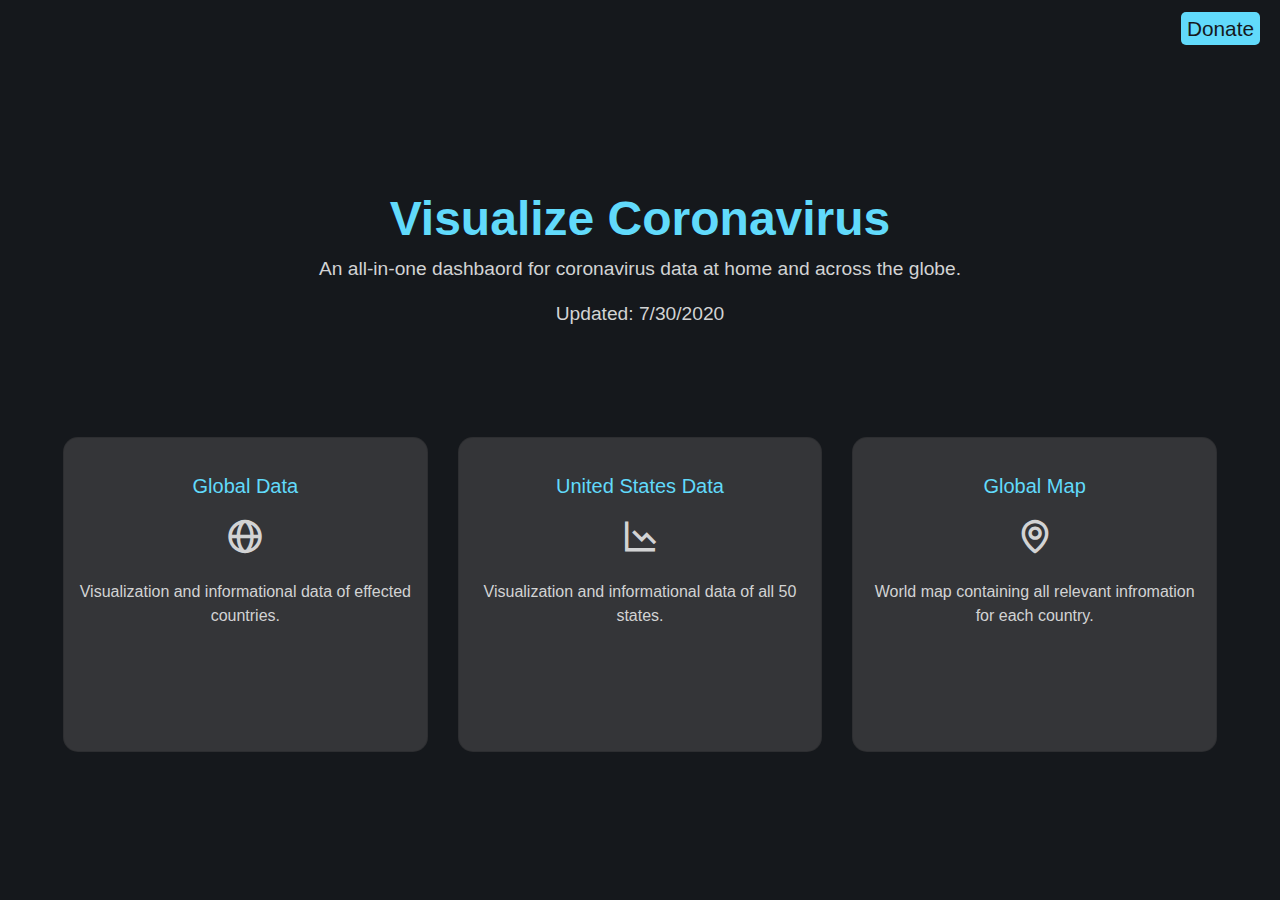
==== index.html @ 3034c949 "changed splash to index for netlify" ====
<!DOCTYPE html>
<html lang="en">
<head>
  <!--META TAGS-->
  <meta charset="UTF-8">
  <meta name="viewport" content="width=device-width, initial-scale=1.0">
  <meta http-equiv="X-UA-Compatible" content="ie=edge">

  <!--CSS BOOTSTRAP FRAMEWORK-->
  <link rel="stylesheet" href="https://maxcdn.bootstrapcdn.com/bootstrap/4.0.0/css/bootstrap.min.css" integrity="sha384-Gn5384xqQ1aoWXA+058RXPxPg6fy4IWvTNh0E263XmFcJlSAwiGgFAW/dAiS6JXm" crossorigin="anonymous">
  <!--BOXICONS LINK-->
  <link href='https://cdn.jsdelivr.net/npm/boxicons@2.0.5/css/boxicons.min.css' rel='stylesheet'>

  <!--LOCAL STYLE SHEET-->
  <link href="styles.css" rel="stylesheet"/>
  <title>Visualize CoronaVirus</title>
</head>
<body>

  <!--START CONTENT-->

  <div id="particles-js"></div>

  <a id = "donate-button-anchor" href="https://covid19responsefund.org/en/">
    <button id = "donate-button">
        Donate
    </button>
  </a>

  <p id = "title">Visualize Coronavirus</p>
  <p id = "sub-title">An all-in-one dashbaord for coronavirus data at home and across the globe.</p>
  <p id = "date">Updated: 7/30/2020</p>

  <div class="row m-5">

    <div class="col-md-4 mb-5" id = "left-tile">
      <div class="card">
        <h5 class="card-title">Global Data</h5>
        <div class="icon-container">
          <i class='bx bx-globe'></i>
        </div>  
        <p class="card-text">Visualization and informational data of effected countries.</p>
      </div>
    </div>


    <div class="col-md-4 mb-5" id = "center-tile">
      <div class="card">
        <h5 class="card-title">United States Data</h5>

        <div class="icon-container">
            <i class='bx bx-line-chart-down'></i>
        </div> 
        <p class="card-text">Visualization and informational data of all 50 states.</p> 
      </div>
    </div>


    <div class="col-md-4 mb-5" id = "right-tile">
      <div class="card">
        <h5 class="card-title">Global Map</h5>
        <div class="icon-container">
            <i class='bx bx-map'></i>
        </div> 
        <p class="card-text">World map containing all relevant infromation for each country.</p>
      </div>
    </div>
  </div>





<!--particle JS library-->
<script src="particles.js"></script>


<!--jQuery first, then Popper.js, then Bootstrap JS-->
<script src="https://code.jquery.com/jquery-3.2.1.slim.min.js" integrity="sha384-KJ3o2DKtIkvYIK3UENzmM7KCkRr/rE9/Qpg6aAZGJwFDMVNA/GpGFF93hXpG5KkN" crossorigin="anonymous"></script>
<script src="https://cdnjs.cloudflare.com/ajax/libs/popper.js/1.12.9/umd/popper.min.js" integrity="sha384-ApNbgh9B+Y1QKtv3Rn7W3mgPxhU9K/ScQsAP7hUibX39j7fakFPskvXusvfa0b4Q" crossorigin="anonymous"></script>
<script src="https://maxcdn.bootstrapcdn.com/bootstrap/4.0.0/js/bootstrap.min.js" integrity="sha384-JZR6Spejh4U02d8jOt6vLEHfe/JQGiRRSQQxSfFWpi1MquVdAyjUar5+76PVCmYl" crossorigin="anonymous"></script>

<!--Standard app.js file-->
<script src = "app.js"></script>

</body>
</html>
---- styles.css ----
body {
  background: #15181C;
  margin: 0px;
  padding: 0px;
}


#particles-js {
  width: 100vw;
  height: 100vh;
  background: #15181C;
  position: absolute;
  z-index: -1;
}

#donate-button-anchor {
  display: flex;
  justify-content: flex-end;
  text-decoration: none;
  transition: 0.2s transform ease-in-out;
}
#donate-button-anchor:hover {
  transform: translateY(-3px);
  transition: 0.2s;
}

#donate-button {
  margin-right: 20px;
  margin-top: 15px;
  font-size: 1.3rem;
  outline: none;
  border: 0 none;
  background-color: #61DAFB;
  border-radius: 5px;
  color: #15181C;
}

#title {
  margin-bottom: 0px;
  font-size: 3.0rem;
  font-weight: bold;
  padding-top: 15vh;
  position: relative;
  background: transparent;
  display: flex;
  justify-content: center;
  color: #61DAFB;
}
#sub-title {
  font-size: 1.2rem;
  display: flex;
  justify-content: center;
  color: #D2D3D4;
  margin-left: 10px;
  margin-right: 10px;
}

#date {
  display: flex;
  justify-content: center;
  color: #D2D3D4;
  margin-bottom: 12vh;
  font-size: 1.2rem;
}

.row {
margin-left: 20%;
margin-right: 20%;
}

.col-md-4 {
  color: #61DAFB;
  text-align: center;
}

.card {
  background-color: rgb(52, 53, 56);
  border-radius: 15px;
  height: 35vh;
  transition: 0.2s transform ease-in-out;
}

.card:hover {
  transform: translateY(-10px);
  transition: 0.2s;
}
.card-title {
  margin-top: 10%;

}

.icon-container{
  font-size: 2.5rem;
  color: #D2D3D4;
}

.card-text {
  padding: 10px;
  color:#D2D3D4;
}
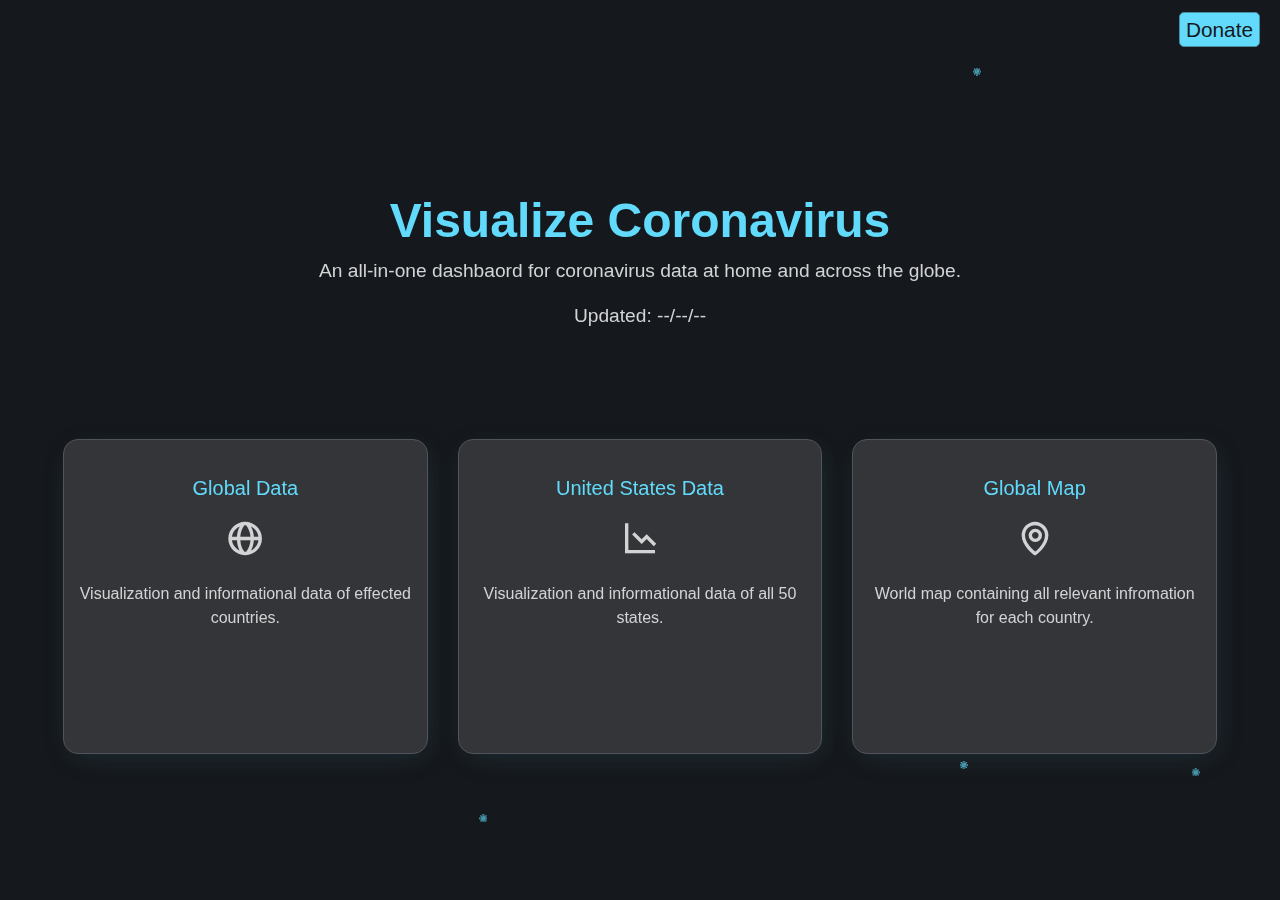
==== commit ea13587d: "Added increased mobile responsiveness. Added Nav-Bar to active pages. Added Map to track global epic" ====
--- a/index.html
+++ b/index.html
@@ -29,7 +29,7 @@
 
   <p id = "title">Visualize Coronavirus</p>
   <p id = "sub-title">An all-in-one dashbaord for coronavirus data at home and across the globe.</p>
-  <p id = "date">Updated: 7/30/2020</p>
+  <p id = "date">Updated: --/--/--</p>
 
   <div class="row m-5">
 
@@ -76,7 +76,8 @@
 
 
 <!--jQuery first, then Popper.js, then Bootstrap JS-->
-<script src="https://code.jquery.com/jquery-3.2.1.slim.min.js" integrity="sha384-KJ3o2DKtIkvYIK3UENzmM7KCkRr/rE9/Qpg6aAZGJwFDMVNA/GpGFF93hXpG5KkN" crossorigin="anonymous"></script>
+<script src="https://code.jquery.com/jquery-3.1.1.min.js"></script>
+
 <script src="https://cdnjs.cloudflare.com/ajax/libs/popper.js/1.12.9/umd/popper.min.js" integrity="sha384-ApNbgh9B+Y1QKtv3Rn7W3mgPxhU9K/ScQsAP7hUibX39j7fakFPskvXusvfa0b4Q" crossorigin="anonymous"></script>
 <script src="https://maxcdn.bootstrapcdn.com/bootstrap/4.0.0/js/bootstrap.min.js" integrity="sha384-JZR6Spejh4U02d8jOt6vLEHfe/JQGiRRSQQxSfFWpi1MquVdAyjUar5+76PVCmYl" crossorigin="anonymous"></script>
 
--- a/styles.css
+++ b/styles.css
@@ -2,14 +2,15 @@
   background: #15181C;
   margin: 0px;
   padding: 0px;
+  overflow: none;
 }
 
 
 #particles-js {
-  width: 100vw;
-  height: 100vh;
+  width: 100%;
+  height: 100%;
   background: #15181C;
-  position: absolute;
+  position: fixed;
   z-index: -1;
 }
 
@@ -33,6 +34,8 @@
   background-color: #61DAFB;
   border-radius: 5px;
   color: #15181C;
+  border: 1px solid #498CA1;
+
 }
 
 #title {
@@ -45,6 +48,7 @@
   display: flex;
   justify-content: center;
   color: #61DAFB;
+  text-align: center;
 }
 #sub-title {
   font-size: 1.2rem;
@@ -53,6 +57,7 @@
   color: #D2D3D4;
   margin-left: 10px;
   margin-right: 10px;
+  text-align: center;
 }
 
 #date {
@@ -78,6 +83,10 @@
   border-radius: 15px;
   height: 35vh;
   transition: 0.2s transform ease-in-out;
+  border: 1px solid #52545B;
+  -webkit-box-shadow: 3px 6px 30px -8px rgba(73,140,161,0.25);
+  -moz-box-shadow: 3px 6px 30px -8px rgba(73,140,161,0.25);
+  box-shadow: 3px 6px 30px -8px rgba(73,140,161,0.25);
 }
 
 .card:hover {
@@ -100,6 +109,18 @@
 }
 
 
+@media (max-width: 400px) {
+  #title {
+    font-size: 2.0rem;
+  }
+  #sub-title {
+    font-size: 1.0rem;
+  }
+  #date {
+    font-size: 1.0rem;
+  }
+}
 
 
 
+
